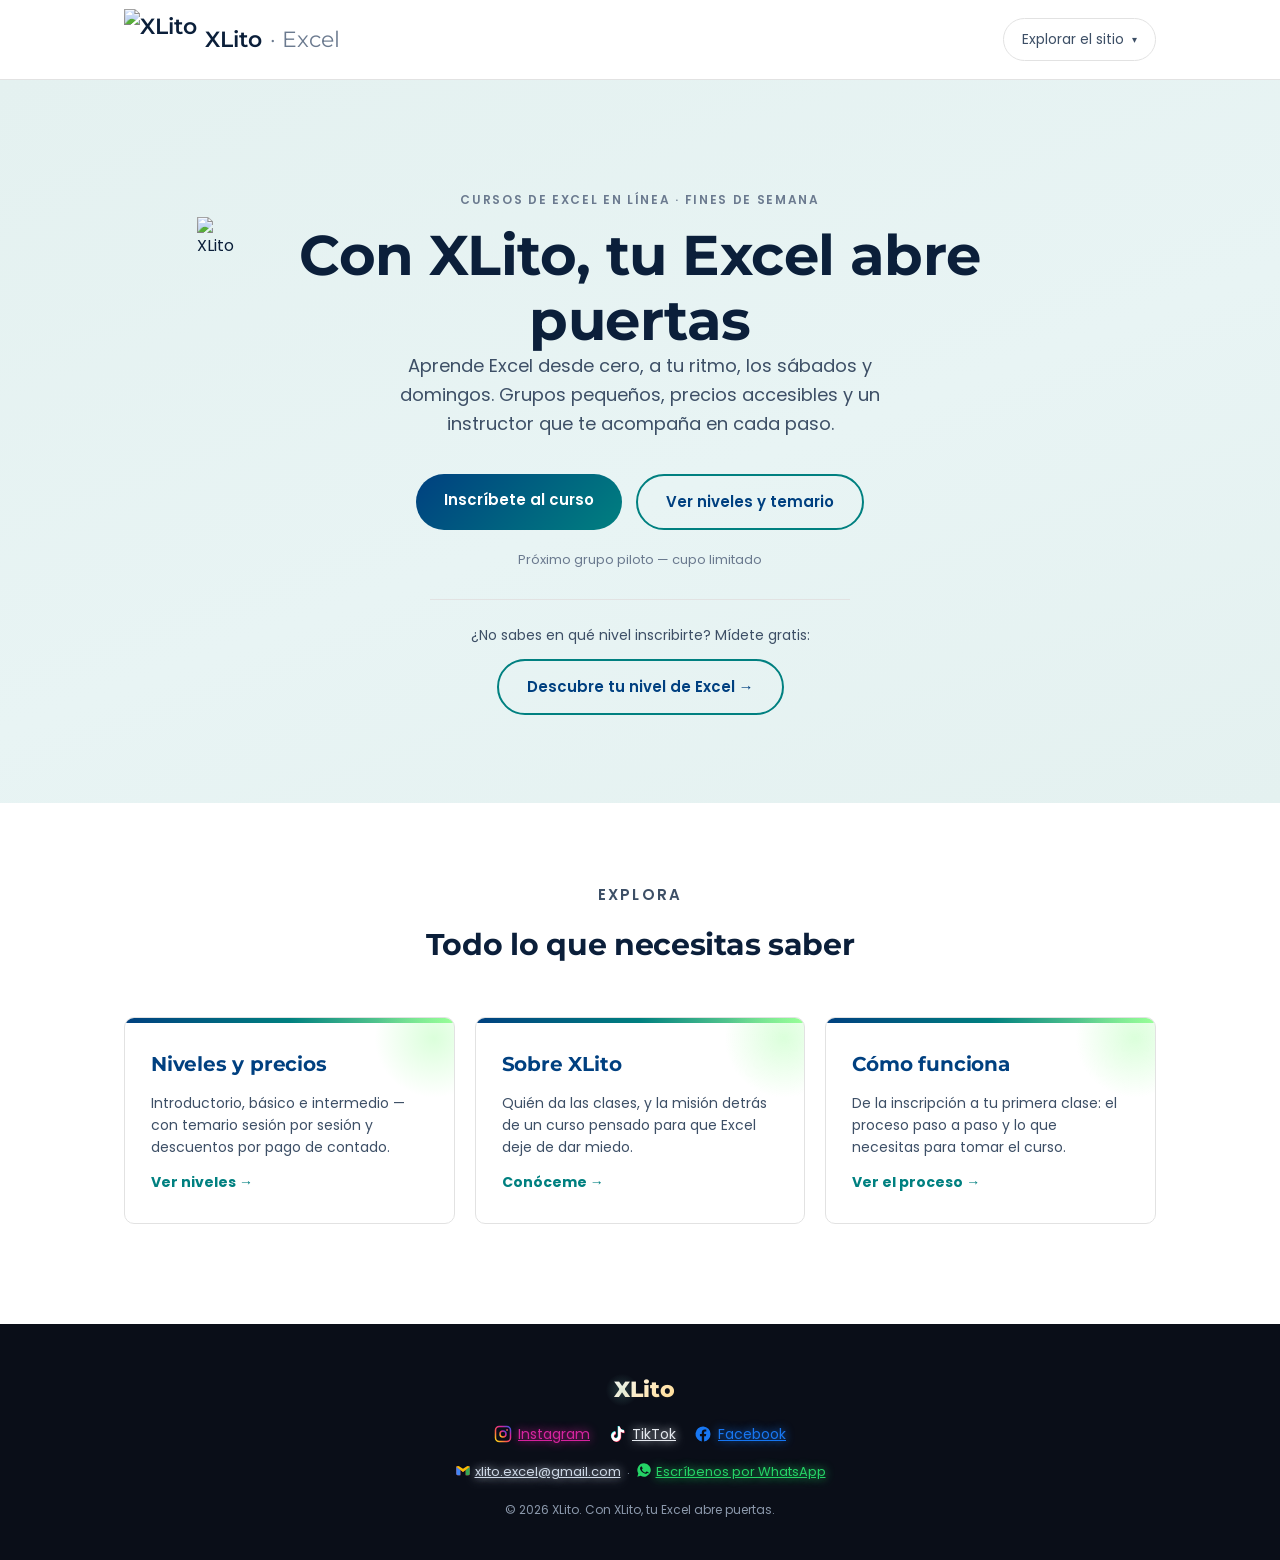
==== index.html @ 6005a9fe "Add files via upload" ====
<!DOCTYPE html>
<html lang="es">
<head>
<meta charset="UTF-8">
<meta name="viewport" content="width=device-width, initial-scale=1.0">
<title>XLito — Con XLito, tu Excel abre puertas</title>
<link rel="stylesheet" href="styles.css">
<link rel="icon" type="image/png" href="assets/favicon.png">
<style>
  .hero{padding:110px 0 88px; text-align:center; background:linear-gradient(160deg, var(--bg-alt) 0%, #e8f4f4 55%, var(--bg-alt) 100%);}
  .hero h1{font-size:clamp(34px,5vw,56px); max-width:820px; margin:0 auto 22px; line-height:1.15;}
  .hero p.lead{font-size:18px; color:var(--ink-soft); max-width:560px; margin:0 auto 36px;}
  .hero .cta-row{display:flex; gap:14px; justify-content:center; flex-wrap:wrap;}
  .hero .fine{margin-top:20px; font-size:13px; color:var(--muted);}

  .teaser-grid{display:grid; grid-template-columns:1fr; gap:20px;}
  @media(min-width:760px){.teaser-grid{grid-template-columns:repeat(3,1fr);}}
  .teaser{
    border:1px solid var(--line); border-radius:var(--radius); padding:30px 26px;
    display:flex; flex-direction:column; gap:12px; position:relative; overflow:hidden;
    background:var(--bg);
  }
  .teaser::before{
    content:""; position:absolute; top:0; left:0; right:0; height:5px;
    background:linear-gradient(90deg, var(--accent), var(--accent-2), var(--accent-mint));
  }
  .teaser::after{
    content:""; position:absolute; top:-40px; right:-40px; width:120px; height:120px;
    background:radial-gradient(circle, var(--accent-mint) 0%, transparent 70%);
    opacity:.35; border-radius:50%; pointer-events:none;
  }
  .teaser h3{ font-size:20px; color:var(--accent); }
  .teaser p{ font-size:14px; color:var(--ink-soft); flex-grow:1; position:relative; }
  .teaser a{ font-size:14px; font-weight:700; text-decoration:none; color:var(--accent-2); position:relative; }
  .teaser a:hover{ text-decoration:underline; }
  .teaser:hover{
    transform:translateY(-4px) scale(1.035);
    box-shadow:0 16px 32px rgba(0,64,128,.14);
    border-color:var(--accent-2);
    z-index:2;
  }
</style>
</head>
<body>

<nav>
  <div class="wrap">
    <a href="index.html" class="logo-mark" style="display:flex; align-items:center; gap:8px;"><img src="assets/logo-icon.png" alt="XLito" style="height:62px; width:auto; margin:-10px 0;">XLito <span>· Excel</span></a>
    <div class="nav-menu">
      <button class="nav-menu-btn" id="nav-menu-btn" aria-expanded="false" aria-controls="nav-panel">Explorar el sitio <span class="chev">▾</span></button>
      <div class="nav-panel" id="nav-panel">
        <div><p class="nav-group-title">El curso</p>
          <a href="niveles.html">Niveles, temarios y precios</a>
          <a href="como-funciona.html">Cómo funciona</a>
        </div>
        <div><p class="nav-group-title">Conócenos</p>
          <a href="nosotros.html">Sobre XLito</a>
          <a href="testimonios.html">Testimonios</a>
          <a href="faq.html">Preguntas frecuentes</a>
        </div>
        <div><p class="nav-group-title">Empieza</p>
          <a href="recursos.html">Recursos gratis</a>
          <a href="quiz.html">¿Qué nivel soy?</a>
          <a href="juego-cohete.html">Juega: Cohete XLito</a>
          <a href="inscripcion.html">Inscripción</a>
        </div>
      </div>
    </div>
    <a href="inscripcion.html" class="btn" style="display:none;" id="nav-cta">Inscríbete</a>
  </div>
</nav>

<header class="hero">
  <div class="wrap">
    <p class="eyebrow">Cursos de Excel en línea · Fines de semana</p>
    <div id="hero-logo-title" style="position:relative; display:inline-block;">
      <img src="assets/logo-icon.png" alt="XLito" style="position:absolute; right:100%; top:-6px; height:118px; width:auto; margin-right:-4px;">
      <h1 style="margin:0; text-align:center;">Con XLito, tu Excel abre puertas</h1>
    </div>
    <p class="lead">Aprende Excel desde cero, a tu ritmo, los sábados y domingos. Grupos pequeños, precios accesibles y un instructor que te acompaña en cada paso.</p>
    <div class="cta-row">
      <a href="inscripcion.html" class="btn">Inscríbete al curso</a>
      <a href="niveles.html" class="btn btn-outline">Ver niveles y temario</a>
    </div>
    <p class="fine">Próximo grupo piloto — cupo limitado</p>
    <div style="margin-top:28px; padding-top:24px; border-top:1px solid var(--line); max-width:420px; margin-left:auto; margin-right:auto;">
      <p style="font-size:14px; color:var(--ink-soft); margin-bottom:12px;">¿No sabes en qué nivel inscribirte? Mídete gratis:</p>
      <a href="quiz.html" class="btn btn-outline">Descubre tu nivel de Excel →</a>
    </div>
  </div>
</header>

<section>
  <div class="wrap">
    <div class="section-head">
      <p class="eyebrow">Explora</p>
      <h2>Todo lo que necesitas saber</h2>
    </div>
    <div class="teaser-grid">
      <div class="teaser">
        <h3>Niveles y precios</h3>
        <p>Introductorio, básico e intermedio — con temario sesión por sesión y descuentos por pago de contado.</p>
        <a href="niveles.html">Ver niveles →</a>
      </div>
      <div class="teaser">
        <h3>Sobre XLito</h3>
        <p>Quién da las clases, y la misión detrás de un curso pensado para que Excel deje de dar miedo.</p>
        <a href="nosotros.html">Conóceme →</a>
      </div>
      <div class="teaser">
        <h3>Cómo funciona</h3>
        <p>De la inscripción a tu primera clase: el proceso paso a paso y lo que necesitas para tomar el curso.</p>
        <a href="como-funciona.html">Ver el proceso →</a>
      </div>
    </div>
  </div>
</section>

<footer>
  <div class="wrap">
    <div class="footer-logo" id="footer-logo" style="display:flex; align-items:center; justify-content:center; gap:8px;">
      <img src="assets/logo-icon.png" alt="" style="height:32px; width:auto;">
      <span style="font-family:var(--serif); font-weight:800; font-size:22px; background:linear-gradient(135deg, #ffffff, #ffd88a); -webkit-background-clip:text; background-clip:text; color:transparent;">XLito</span>
    </div>
    <div class="socials">
      <a href="https://www.instagram.com/xlito_excel" target="_blank" rel="noopener" class="social-link" style="display:inline-flex; align-items:center; gap:6px; color:#D6249F;"><svg width="18" height="18" viewBox="0 0 24 24"><defs><linearGradient id="igGrad" x1="0%" y1="100%" x2="100%" y2="0%"><stop offset="0%" stop-color="#FEE411"/><stop offset="35%" stop-color="#FD5949"/><stop offset="70%" stop-color="#D6249F"/><stop offset="100%" stop-color="#285AEB"/></linearGradient></defs><rect x="2" y="2" width="20" height="20" rx="5" fill="none" stroke="url(#igGrad)" stroke-width="2"/><circle cx="12" cy="12" r="4" fill="none" stroke="url(#igGrad)" stroke-width="2"/><circle cx="17.5" cy="6.5" r="1.2" fill="url(#igGrad)"/></svg> Instagram</a><a href="https://www.tiktok.com/@xlito_excel" target="_blank" rel="noopener" class="social-link" style="display:inline-flex; align-items:center; gap:6px; color:#e5e9ef;"><svg width="18" height="18" viewBox="0 0 24 24" fill="#000"><path d="M12.5 2h3.2c.2 1.6 1.1 3 2.4 3.9 1 .7 2.2 1.1 3.4 1.1v3.3c-1.6 0-3.1-.4-4.5-1.2v6.6c0 3.4-2.8 6.3-6.3 6.3S4.4 18.1 4.4 14.7c0-3.2 2.5-5.9 5.6-6.2v3.4c-1.3.3-2.3 1.5-2.3 2.9 0 1.6 1.3 2.9 2.9 2.9s2.9-1.3 2.9-2.9V2z" fill="#25F4EE" transform="translate(-0.6,-0.6)"/><path d="M12.5 2h3.2c.2 1.6 1.1 3 2.4 3.9 1 .7 2.2 1.1 3.4 1.1v3.3c-1.6 0-3.1-.4-4.5-1.2v6.6c0 3.4-2.8 6.3-6.3 6.3S4.4 18.1 4.4 14.7c0-3.2 2.5-5.9 5.6-6.2v3.4c-1.3.3-2.3 1.5-2.3 2.9 0 1.6 1.3 2.9 2.9 2.9s2.9-1.3 2.9-2.9V2z" fill="#FE2C55" transform="translate(0.6,0.6)"/><path d="M12.5 2h3.2c.2 1.6 1.1 3 2.4 3.9 1 .7 2.2 1.1 3.4 1.1v3.3c-1.6 0-3.1-.4-4.5-1.2v6.6c0 3.4-2.8 6.3-6.3 6.3S4.4 18.1 4.4 14.7c0-3.2 2.5-5.9 5.6-6.2v3.4c-1.3.3-2.3 1.5-2.3 2.9 0 1.6 1.3 2.9 2.9 2.9s2.9-1.3 2.9-2.9V2z" fill="#fff"/></svg> TikTok</a><a href="https://www.facebook.com/profile.php?id=61592092803394" target="_blank" rel="noopener" class="social-link" style="display:inline-flex; align-items:center; gap:6px; color:#1877F2;"><svg width="18" height="18" viewBox="0 0 24 24" fill="#1877F2"><path d="M22 12a10 10 0 1 0-11.6 9.9v-7H7.9V12h2.5V9.8c0-2.5 1.5-3.9 3.8-3.9 1.1 0 2.2.2 2.2.2v2.5h-1.3c-1.2 0-1.6.8-1.6 1.6V12h2.8l-.4 2.9h-2.4v7A10 10 0 0 0 22 12z"/></svg> Facebook</a>
    </div>
    <p style="font-size:13px; color:var(--ink-soft);"><a href="mailto:xlito.excel@gmail.com" class="social-link" style="color:#cdd8e6;"><svg width="16" height="16" viewBox="0 0 24 24" style="vertical-align:-3px; margin-right:4px;"><path d="M2 6.5v11A2.5 2.5 0 0 0 4.5 20H8V11.8L12 15l4-3.2V20h3.5a2.5 2.5 0 0 0 2.5-2.5v-11L12 13.5z" fill="#EA4335"/><path d="M8 20v-8.2L2 7.3V17.5A2.5 2.5 0 0 0 4.5 20H8z" fill="#4285F4"/><path d="M16 20v-8.2l6-4.5V17.5A2.5 2.5 0 0 1 19.5 20H16z" fill="#34A853"/><path d="M2 7.3l10 7.7 10-7.7-1.2-.9a2.4 2.4 0 0 0-2.9 0L12 10.3 6.1 6.4a2.4 2.4 0 0 0-2.9 0z" fill="#FBBC05"/></svg>xlito.excel@gmail.com</a> &nbsp;·&nbsp; <a href="https://wa.me/525567896394?text=Hola%2C%20me%20interesa%20el%20curso%20de%20Excel%20de%20XLito" target="_blank" rel="noopener" class="social-link" style="color:#25D366;"><svg width="16" height="16" viewBox="0 0 24 24" fill="currentColor" style="vertical-align:-3px; margin-right:4px;"><path d="M12 2a10 10 0 0 0-8.5 15.2L2 22l4.9-1.5A10 10 0 1 0 12 2zm5.6 14.3c-.2.6-1.4 1.2-2 1.3-.5.1-1.1.1-1.8-.1-.4-.1-1-.3-1.6-.6-2.9-1.2-4.7-4.1-4.9-4.3-.1-.2-1.2-1.6-1.2-3 0-1.4.7-2.1 1-2.4.3-.3.6-.3.8-.3h.6c.2 0 .4 0 .6.5.2.5.7 1.8.8 1.9.1.2.1.4 0 .6-.1.2-.2.3-.4.5-.2.2-.4.4-.5.6-.2.2-.4.4-.2.7.2.3.9 1.5 2 2.4 1.3 1.2 2.4 1.6 2.8 1.7.3.1.5.1.7-.1.2-.2.8-.9 1-1.2.2-.3.5-.2.8-.1.3.1 1.9.9 2.2 1.1.3.1.5.2.6.3.1.2.1.9-.1 1.5z"/></svg>Escríbenos por WhatsApp</a></p>
    <p class="fine">© 2026 XLito. Con XLito, tu Excel abre puertas.</p>
  </div>
</footer>

<script src="nav.js"></script>
<script src="effects.js"></script>
</body>
</html>
---- styles.css ----
/* ============================================
   PALETA TEMPORAL — reemplazar cuando llegue el
   logo/identidad final. Todo el color vive en
   estas variables: el cambio es rápido.
============================================ */
@import url('https://fonts.googleapis.com/css2?family=Montserrat:wght@600;700;800&family=Poppins:wght@400;500;600&display=swap');

:root{
  --ink:#0B1F3A;
  --ink-soft:#3d4f66;
  --muted:#6b7a8f;
  --line:#e2e2e2;
  --bg:#ffffff;
  --bg-alt:#e4f1f0;
  --accent:#004080;
  --accent-2:#008080;
  --accent-mint:#98FF98;
  --radius:10px;
  --serif: 'Montserrat', -apple-system, sans-serif;
  --sans: 'Poppins', -apple-system, BlinkMacSystemFont, 'Segoe UI', Arial, sans-serif;
}
*{box-sizing:border-box; margin:0; padding:0;}
body{font-family:var(--sans); color:var(--ink); background:var(--bg); line-height:1.6; -webkit-font-smoothing:antialiased;}
img{max-width:100%; display:block;}
a{color:inherit;}
.wrap{max-width:1080px; margin:0 auto; padding:0 24px;}
section{padding:80px 0;}
h1,h2,h3{font-family:var(--serif); font-weight:700; letter-spacing:-0.01em;}
.eyebrow{font-size:12px; letter-spacing:.14em; text-transform:uppercase; color:var(--muted); font-weight:600; margin-bottom:14px;}
.btn{display:inline-block; padding:14px 28px; border-radius:999px; background:linear-gradient(135deg, var(--accent), var(--accent-2)); color:#fff; text-decoration:none; font-size:15px; font-weight:600; border:none; cursor:pointer; transition:opacity .15s ease;}
.btn:hover{opacity:.85;}
.btn-outline{background:transparent; color:var(--accent); border:2px solid var(--accent-2);}
.btn-outline:hover{background:var(--accent-2); color:#fff; opacity:1;}

nav{position:sticky; top:0; z-index:50; background:rgba(255,255,255,.92); backdrop-filter:blur(8px); border-bottom:1px solid var(--line);}
nav .wrap{display:flex; align-items:center; justify-content:space-between; padding:18px 24px;}
.logo-mark{font-family:var(--serif); font-size:22px; font-weight:600; text-decoration:none;}
.logo-mark span{color:var(--muted); font-weight:400;}

.nav-menu{position:relative;}
.nav-menu-btn{display:flex; align-items:center; gap:8px; background:none; border:1px solid var(--line); border-radius:999px; padding:10px 18px; font-size:14px; color:var(--ink-soft); font-family:var(--sans); cursor:pointer;}
.nav-menu-btn:hover{background:var(--bg-alt);}
.nav-menu-btn .chev{font-size:10px; transition:transform .2s ease;}
.nav-menu-btn[aria-expanded="true"] .chev{transform:rotate(180deg);}
.nav-panel{position:absolute; top:calc(100% + 10px); left:50%; transform:translateX(-50%); width:min(560px,90vw); background:#fff; border:1px solid var(--line); border-radius:14px; padding:20px; box-shadow:0 12px 32px rgba(0,0,0,.08); display:none; grid-template-columns:1fr 1fr; gap:6px 24px;}
.nav-panel.open{display:grid;}
.nav-group-title{font-size:11px; text-transform:uppercase; letter-spacing:.08em; color:var(--muted); font-weight:600; margin:10px 0 6px;}
.nav-panel a{display:block; padding:8px 10px; border-radius:8px; font-size:14px; color:var(--ink-soft); text-decoration:none;}
.nav-panel a:hover{background:var(--bg-alt); color:var(--ink);}
.nav-panel a.current{color:var(--ink); font-weight:600;}

.page-hero{padding:64px 0 56px; text-align:center; background:linear-gradient(160deg, var(--bg-alt) 0%, #e8f4f4 60%, var(--bg-alt) 100%);}
.page-hero h1{font-size:clamp(30px,4.5vw,46px); max-width:760px; margin:0 auto 16px; line-height:1.15;}
.page-hero p{font-size:16px; color:var(--ink-soft); max-width:560px; margin:0 auto;}

.section-head{max-width:640px; margin:0 auto 48px; text-align:center;}
.section-head h2{font-size:30px; margin-bottom:12px;}
.section-head p{color:var(--ink-soft); font-size:15px;}

footer{background:#0a0e18; padding:48px 0 40px; margin-top:20px; position:relative; overflow:hidden;}
footer .logo-mark{color:#fff;}
footer p, footer .fine{color:#8b98ab !important;}
footer a{text-shadow:0 0 10px currentColor;}
footer a:hover{opacity:.85;}
footer .wrap{display:flex; flex-direction:column; gap:16px; align-items:center; text-align:center;}
footer .socials{display:flex; gap:18px; font-size:14px; color:var(--ink-soft);}
footer .fine{font-size:12px; color:var(--muted);}

.card, .level-card, .faq-item, .req-item, .step, .promo-box, .lead-box{
  position:relative; overflow:hidden;
}
.card::before, .level-card::before, .faq-item::before, .req-item::before, .step::before, .promo-box::before{
  content:""; position:absolute; top:0; left:0; right:0; height:5px;
  background:linear-gradient(90deg, var(--accent), var(--accent-2), var(--accent-mint));
  z-index:1;
}
.card::after, .level-card::after, .step::after{
  content:""; position:absolute; top:-40px; right:-40px; width:110px; height:110px;
  background:radial-gradient(circle, var(--accent-mint) 0%, transparent 70%);
  opacity:.3; border-radius:50%; pointer-events:none;
}
.card{border:1px solid var(--line); border-radius:var(--radius); padding:28px 26px; background:linear-gradient(160deg, #fff, var(--bg-alt) 140%); transition:transform .25s ease, box-shadow .25s ease, border-color .25s ease;}

@media (prefers-reduced-motion: no-preference){
  .card:hover, .level-card:hover, .teaser:hover, .step:hover, .value-chip:hover, .req-item:hover{
    transform:translateY(-4px) scale(1.035);
    box-shadow:0 16px 32px rgba(0,64,128,.16);
    border-color:var(--accent-2);
    z-index:2;
  }
  .btn{ transition:opacity .15s ease, transform .15s ease; }
  .btn:active{ transform:scale(.97); }
  .nav-menu-btn, .toggle-syllabus, .dl-link{ transition:background .2s ease, transform .15s ease; }

  .reveal-init{ opacity:0; transform:translateY(24px); transition:opacity 1.1s ease, transform 1.1s ease; }
  .reveal-in{ opacity:1; transform:translateY(0); }
  .reveal-out{ opacity:0; transform:translateY(24px); }

  .social-link.reveal-init{ transition-duration:1.3s; }

  @keyframes idle-wiggle{
    0%, 100%{ transform:rotate(0deg); }
    20%{ transform:rotate(-9deg); }
    40%{ transform:rotate(8deg); }
    60%{ transform:rotate(-5deg); }
    80%{ transform:rotate(4deg); }
  }
  @keyframes idle-jump{
    0%, 100%{ transform:translateY(0); }
    30%{ transform:translateY(-7px); }
    50%{ transform:translateY(0); }
    65%{ transform:translateY(-3px); }
    80%{ transform:translateY(0); }
  }
  .social-link{ display:inline-flex; }
  .social-link.idle-wiggle{ animation:idle-wiggle .6s ease; }
  .social-link.idle-jump{ animation:idle-jump .6s ease; }

  .heading-anim-h1{ opacity:0; }
  .heading-anim-h1.heading-in{
    animation:h1-bounce 1.6s cubic-bezier(.22,.9,.32,1.35) forwards, heading-pulse 3.2s ease-in-out 1.7s infinite;
  }
  @keyframes h1-bounce{
    0%{ opacity:0; transform:translateY(-70px); }
    45%{ opacity:1; transform:translateY(14px); }
    65%{ transform:translateY(-8px); }
    82%{ transform:translateY(3px); }
    100%{ opacity:1; transform:translateY(0); }
  }

  .heading-anim-h2{ opacity:0; }
  .heading-anim-h2.heading-in{
    animation:h2-bounce 1.3s cubic-bezier(.22,.9,.32,1.35) forwards, heading-pulse 3.2s ease-in-out 1.4s infinite;
  }
  @keyframes h2-bounce{
    0%{ opacity:0; transform:translateX(90px); }
    45%{ opacity:1; transform:translateX(-16px); }
    65%{ transform:translateX(8px); }
    82%{ transform:translateX(-3px); }
    100%{ opacity:1; transform:translateX(0); }
  }

  @keyframes heading-pulse{
    0%, 100%{ text-shadow:0 0 0 rgba(0,128,128,0); transform:scale(1); }
    50%{ text-shadow:0 0 26px rgba(0,128,128,.6), 0 0 6px rgba(0,64,128,.4); transform:scale(1.035); }
  }

  .hero, .page-hero{ opacity:0; transform:translateY(10px); }
  .hero.hero-in, .page-hero{ animation:hero-rise .6s ease forwards; }
  .page-hero{ animation-delay:.05s; }
  @keyframes hero-rise{ to{ opacity:1; transform:translateY(0); } }

  .footer-logo{ display:inline-block; position:relative; }
  .footer-logo img{
    position:relative; z-index:1;
    filter:drop-shadow(0 0 10px rgba(120,200,190,.35));
  }
  .footer-logo::before{
    content:""; position:absolute; left:0; top:50%; width:32px; height:32px;
    transform:translateY(-50%); border-radius:50%;
    background:radial-gradient(circle, rgba(120,200,190,.22) 0%, transparent 72%);
    z-index:0; pointer-events:none;
  }
  .footer-logo.antics{ animation:footer-logo-antics 4.2s cubic-bezier(.34,1.4,.5,1); }
  @keyframes footer-logo-antics{
    0%{ opacity:0; transform:translate(0,0) scale(0.6) rotate(0deg); }
    8%{ opacity:1; transform:translate(0,-4px) scale(1.1) rotate(-6deg); }
    14%{ transform:translate(0,-26px) scale(1) rotate(0deg); }
    20%{ transform:translate(0,0) scale(0.96) rotate(0deg); }
    26%{ transform:translate(0,-22px) scale(1) rotate(4deg); }
    32%{ transform:translate(0,0) scale(0.97); }
    40%{ transform:translate(-38px,0) rotate(-8deg); }
    48%{ transform:translate(34px,0) rotate(8deg); }
    55%{ transform:translate(-20px,0) rotate(-4deg); }
    62%{ transform:translate(14px,0) rotate(3deg); }
    68%{ transform:translate(0,0) rotate(0deg); }
    76%{ transform:translate(0,4px) scale(0.94) rotate(2deg); }
    84%{ transform:translate(0,6px) scale(0.9) rotate(-2deg); opacity:1; }
    92%{ transform:translate(0,6px) scale(0.88) rotate(0deg); opacity:.4; }
    100%{ transform:translate(0,0) scale(1) rotate(0deg); opacity:1; }
  }

  /* Guiño: rápido "parpadeo" verticalmente comprimido */
  .footer-logo.blink{ animation:footer-logo-blink 0.9s ease-in-out; }
  @keyframes footer-logo-blink{
    0%, 100%{ transform:scaleY(1); }
    20%{ transform:scaleY(1); }
    30%{ transform:scaleY(0.15); }
    40%{ transform:scaleY(1); }
    60%{ transform:scaleY(1); }
    70%{ transform:scaleY(0.15); }
    80%{ transform:scaleY(1); }
  }

  /* Estiramiento tipo goma antes de saltar (anticipación clásica) */
  .footer-logo.stretch-jump{ animation:footer-logo-stretch 1.6s cubic-bezier(.3,1.6,.4,1); }
  @keyframes footer-logo-stretch{
    0%{ transform:scale(1,1) translateY(0); }
    15%{ transform:scale(1.18,0.78) translateY(6px); }
    30%{ transform:scale(0.85,1.25) translateY(-34px); }
    45%{ transform:scale(1.05,0.95) translateY(-38px); }
    60%{ transform:scale(0.95,1.08) translateY(0); }
    75%{ transform:scale(1.12,0.9) translateY(4px); }
    100%{ transform:scale(1,1) translateY(0); }
  }

  /* Vuelta completa: gira 360 y se detiene */
  .footer-logo.flip360{ animation:footer-logo-flip 1s cubic-bezier(.4,.1,.3,1); }
  @keyframes footer-logo-flip{
    0%{ transform:rotate(0deg) scale(1); }
    60%{ transform:rotate(340deg) scale(1.08); }
    100%{ transform:rotate(360deg) scale(1); }
  }

  /* Despertar: tiembla como bostezando y luego hace su animación normal */
  .footer-logo.wake-up{ animation:footer-logo-wake 2.4s ease-in-out; }
  @keyframes footer-logo-wake{
    0%, 55%{ transform:rotate(0deg) scale(1); }
    60%{ transform:rotate(-3deg) scale(0.98); }
    65%{ transform:rotate(3deg) scale(0.98); }
    70%{ transform:rotate(-3deg) scale(0.99); }
    75%{ transform:rotate(2deg) scale(1); }
    80%{ transform:rotate(0deg) scale(1.05); }
    100%{ transform:rotate(0deg) scale(1); }
  }

  /* Estela: al moverse de lado a lado deja copias fantasma semitransparentes */
  .footer-logo.trail-move{ animation:footer-logo-trail 2s ease-in-out; position:relative; }
  .footer-logo.trail-move::before, .footer-logo.trail-move::after{
    content:""; position:absolute; inset:0; background:inherit;
  }
  @keyframes footer-logo-trail{
    0%{ transform:translateX(0); filter:none; }
    25%{ transform:translateX(-46px); filter:drop-shadow(14px 0 0 rgba(255,255,255,.28)) drop-shadow(28px 0 0 rgba(152,255,152,.14)); }
    50%{ transform:translateX(0); filter:none; }
    75%{ transform:translateX(46px); filter:drop-shadow(-14px 0 0 rgba(255,255,255,.28)) drop-shadow(-28px 0 0 rgba(152,255,152,.14)); }
    100%{ transform:translateX(0); filter:none; }
  }

  /* Aterrizaje con balanceo: cae de arriba, se ladea izq-der, brinca y pulsa al asentar */
  .footer-logo.tilt-land{ animation:footer-logo-tiltland 2.6s cubic-bezier(.25,.6,.3,1); }
  @keyframes footer-logo-tiltland{
    0%{ opacity:0; transform:translateY(-90px) rotate(0deg); }
    35%{ opacity:1; transform:translateY(0) rotate(-14deg); }
    50%{ transform:translateY(0) rotate(12deg); }
    64%{ transform:translateY(0) rotate(-7deg); }
    76%{ transform:translateY(0) rotate(4deg); }
    86%{ transform:translateY(-14px) rotate(0deg) scale(1.1); }
    93%{ transform:translateY(0) rotate(0deg) scale(0.97); }
    100%{ transform:translateY(0) rotate(0deg) scale(1); }
  }

  /* FASE 2 */

  /* Congelarse (elaborado): nevada, ventisca que congela, cafecito que descongela */
  .footer-logo.freeze{ animation:footer-logo-freeze-body 7.5s ease-in-out; position:relative; }
  @keyframes footer-logo-freeze-body{
    0%, 18%{ filter:none; transform:scale(1); }
    30%{ filter:brightness(1.15) saturate(0.75) hue-rotate(60deg); }
    45%{ filter:brightness(1.35) saturate(0.35) hue-rotate(150deg) drop-shadow(0 0 6px rgba(180,220,255,.7)); transform:scale(1.015); }
    46%{ transform:translateX(-2px) scale(1.015); }
    50%{ transform:translateX(2px) scale(1.015); }
    54%{ transform:translateX(-1px) scale(1.015); }
    58%{ transform:translateX(0) scale(1.015); }
    62%{ filter:brightness(1.4) saturate(0.3) hue-rotate(155deg) drop-shadow(0 0 8px rgba(180,220,255,.8)); }
    78%{ filter:brightness(1.15) saturate(0.6) hue-rotate(70deg); }
    92%{ filter:brightness(1.02) saturate(0.92) hue-rotate(10deg); }
    100%{ filter:none; transform:scale(1); }
  }
  .frost-fx{ position:absolute; inset:0; pointer-events:none; overflow:visible; z-index:5; }
  .snowflake{
    position:absolute; top:-10px; width:4px; height:4px; border-radius:50%;
    background:#eaf6ff; opacity:0; animation:snowfall linear forwards;
    box-shadow:0 0 3px rgba(255,255,255,.9);
  }
  @keyframes snowfall{
    0%{ opacity:0; transform:translateY(0) translateX(0); }
    8%{ opacity:.95; }
    90%{ opacity:.8; }
    100%{ opacity:0; transform:translateY(46px) translateX(var(--drift,6px)); }
  }
  .gust-sweep{
    position:absolute; top:0; bottom:0; width:60px;
    background:linear-gradient(90deg, transparent, rgba(210,235,255,.55), transparent);
    animation:gust-move 1.4s ease-in-out;
    opacity:0;
  }
  @keyframes gust-move{
    0%{ left:-70px; opacity:0; }
    15%{ opacity:1; }
    85%{ opacity:1; }
    100%{ left:110%; opacity:0; }
  }
  .coffee-cup{
    position:absolute; font-size:15px; opacity:0; top:2px; right:-20px;
    animation:coffee-appear 3.5s ease-in-out;
  }
  @keyframes coffee-appear{
    0%, 20%{ opacity:0; transform:translateY(6px) scale(.7); }
    32%{ opacity:1; transform:translateY(0) scale(1); }
    80%{ opacity:1; transform:translateY(0) scale(1); }
    100%{ opacity:0; transform:translateY(-4px) scale(.85); }
  }
  .steam-wisp{
    position:absolute; font-size:10px; opacity:0; top:-10px; right:-16px; color:#cfe8f5;
    animation:steam-rise 3.5s ease-in-out;
  }
  @keyframes steam-rise{
    0%, 25%{ opacity:0; transform:translateY(4px) scale(.8); }
    40%{ opacity:.85; transform:translateY(-2px) scale(1); }
    70%{ opacity:.6; transform:translateY(-10px) scale(1.1); }
    100%{ opacity:0; transform:translateY(-18px) scale(1.2); }
  }

  /* Hundirse (elaborado, literal): el piso se vuelve arena movediza y se traga al logo */
  .footer-logo.sink .sink-clip{
    display:inline-block; overflow:hidden; position:relative;
    animation:sink-clip-grow 6.5s cubic-bezier(.5,0,.5,1);
  }
  .footer-logo.sink .sink-inner{
    display:flex; align-items:center; gap:8px;
    animation:footer-logo-sink-body 6.5s cubic-bezier(.5,0,.5,1);
  }
  @keyframes sink-clip-grow{
    0%, 12%{ clip-path:inset(0 0 0 0); }
    45%{ clip-path:inset(0 0 30% 0); }
    62%{ clip-path:inset(0 0 68% 0); }
    64%{ clip-path:inset(0 0 0 0); }
    100%{ clip-path:inset(0 0 0 0); }
  }
  @keyframes footer-logo-sink-body{
    0%, 12%{ transform:translateY(0); }
    45%{ transform:translateY(9px); }
    62%{ transform:translateY(17px); }
    64%{ transform:translateY(-9px); }
    74%{ transform:translateY(4px); }
    84%{ transform:translateY(-3px); }
    92%{ transform:translateY(1px); }
    100%{ transform:translateY(0); }
  }
  .quicksand-ground{
    position:absolute; left:50%; bottom:-4px; width:130%; height:12px;
    transform:translateX(-50%); border-radius:50%;
    background:radial-gradient(ellipse at center, rgba(160,120,70,.7) 0%, rgba(160,120,70,.35) 55%, transparent 80%);
    opacity:0; z-index:8;
    animation:ground-appear 6.5s ease-in-out;
  }
  @keyframes ground-appear{
    0%, 10%{ opacity:0; transform:translateX(-50%) scaleX(.7); }
    30%{ opacity:1; transform:translateX(-50%) scaleX(1); }
    75%{ opacity:1; transform:translateX(-50%) scaleX(1.05); }
    95%{ opacity:.3; }
    100%{ opacity:0; transform:translateX(-50%) scaleX(.8); }
  }
  .sand-grain{
    position:absolute; bottom:0; width:3px; height:3px; border-radius:50%;
    background:#a9825a; opacity:0; z-index:9;
    animation:sand-kick .7s ease-out forwards;
  }
  @keyframes sand-kick{
    0%{ opacity:0; transform:translate(0,0); }
    15%{ opacity:.9; }
    100%{ opacity:0; transform:translate(var(--kx,10px), var(--ky,-24px)); }
  }

  /* Choque desde los lados con desarme/rearme (elaborado) */
  .footer-logo.collide{ position:relative; }
  .footer-logo.collide img{ animation:collide-icon-enter 5.5s cubic-bezier(.3,.7,.3,1); }
  .footer-logo.collide span{ animation:collide-text-enter 5.5s cubic-bezier(.3,.7,.3,1); }
  @keyframes collide-icon-enter{
    0%{ opacity:0; transform:translateX(var(--edge-x, -220px)) rotate(-25deg); }
    36%{ opacity:1; transform:translateX(0) rotate(0deg); }
    40%{ opacity:0; }
    68%{ opacity:0; }
    72%{ opacity:1; transform:translateX(0) rotate(0deg) scale(1.12); }
    80%{ transform:translateX(0) rotate(0deg) scale(0.92); }
    88%{ transform:scale(1.04); }
    100%{ opacity:1; transform:translateX(0) rotate(0deg) scale(1); }
  }
  @keyframes collide-text-enter{
    0%{ opacity:0; transform:translateX(var(--edge-x, 220px)) rotate(25deg); }
    36%{ opacity:1; transform:translateX(0) rotate(0deg); }
    40%{ opacity:0; }
    68%{ opacity:0; }
    72%{ opacity:1; transform:translateX(0) rotate(0deg) scale(1.12); }
    80%{ transform:translateX(0) rotate(0deg) scale(0.92); }
    88%{ transform:scale(1.04); }
    100%{ opacity:1; transform:translateX(0) rotate(0deg) scale(1); }
  }
  .impact-flash{
    position:absolute; inset:-20px; border-radius:50%;
    background:radial-gradient(circle, rgba(255,255,255,.9) 0%, rgba(190,225,255,.5) 40%, transparent 70%);
    opacity:0; animation:impact-flash-anim 5.5s ease-out; pointer-events:none; z-index:6;
  }
  @keyframes impact-flash-anim{
    0%, 37%{ opacity:0; transform:scale(.4); }
    40%{ opacity:1; transform:scale(1.3); }
    46%{ opacity:0; transform:scale(1.6); }
    100%{ opacity:0; }
  }
  .shard{
    position:absolute; width:14px; height:14px; background-size:cover;
    margin:-7px 0 0 -7px; opacity:0; animation:shard-fly 1.1s ease-out forwards;
  }

  /* FASE 3: invasión de errores */
  .footer-logo.invasion{ animation:invasion-guard 17s ease-in-out; }
  @keyframes invasion-guard{
    0%, 22%{ transform:scale(1); filter:none; }
    26%{ transform:scale(1.06); filter:drop-shadow(0 0 8px rgba(120,200,190,.7)); }
    30%{ transform:scale(1); filter:drop-shadow(0 0 4px rgba(120,200,190,.5)); }
    88%{ transform:scale(1); filter:drop-shadow(0 0 4px rgba(120,200,190,.5)); }
    92%{ transform:scale(1.22); filter:drop-shadow(0 0 16px rgba(255,216,138,.9)); }
    97%{ transform:scale(0.96); }
    100%{ transform:scale(1); filter:none; }
  }
  .error-badge{
    position:absolute; font-size:11px; font-weight:700; color:#ff5d5d;
    text-shadow:0 0 6px rgba(255,60,60,.7); opacity:0; white-space:nowrap;
    animation:error-appear 1.4s ease-out forwards;
  }
  @keyframes error-appear{
    0%{ opacity:0; transform:translate(0,-12px) scale(.4) rotate(0deg); }
    12%{ opacity:1; transform:translate(0,0) scale(1.1) rotate(-4deg); }
    20%{ transform:scale(1) rotate(3deg); }
    28%, 32%{ transform:scale(1) rotate(-3deg); }
    36%, 40%{ transform:scale(1) rotate(3deg); }
    100%{ opacity:1; transform:scale(1) rotate(0deg); }
  }
  .error-badge.zapped{
    animation:error-zapped .4s ease-in forwards !important;
  }
  @keyframes error-zapped{
    0%{ opacity:1; transform:scale(1); filter:none; }
    30%{ opacity:1; transform:scale(1.4); filter:brightness(2); }
    100%{ opacity:0; transform:scale(0); filter:brightness(3); }
  }
  .zap-beam{
    position:absolute; height:2px; background:linear-gradient(90deg, rgba(255,216,138,.9), rgba(255,216,138,0));
    transform-origin:left center; opacity:0; animation:zap-fire .35s ease-out forwards;
    z-index:7;
  }
  @keyframes zap-fire{
    0%{ opacity:0; }
    15%{ opacity:1; }
    70%{ opacity:.9; }
    100%{ opacity:0; }
  }
  .spark{
    position:absolute; width:4px; height:4px; border-radius:50%; z-index:7;
    background:radial-gradient(circle, #ffe9a8, #ff8a3d 60%, transparent 80%);
    opacity:0; animation:spark-burst .55s ease-out forwards;
  }
  @keyframes spark-burst{
    0%{ opacity:0; transform:translate(0,0) scale(1); }
    12%{ opacity:1; }
    100%{ opacity:0; transform:translate(var(--sx,16px), var(--sy,-16px)) scale(.3); }
  }

  /* FASE 3: abducción alienígena (secuencia completa, 20s) */
  .ufo{
    position:absolute; left:50%; top:-70px; width:64px; height:26px;
    margin-left:-32px; opacity:0; z-index:9; pointer-events:none;
    animation:ufo-sequence 20s ease-in-out forwards, ufo-flyby 20s ease-in-out forwards;
  }
  .ufo-body{
    position:absolute; inset:8px 0 0 0; height:16px; border-radius:50%;
    background:linear-gradient(180deg, #cfe0ea, #8fa5b8);
    box-shadow:0 0 10px rgba(180,210,255,.6);
  }
  .ufo-dome{
    position:absolute; left:50%; top:-8px; width:26px; height:16px; margin-left:-13px;
    border-radius:50% 50% 0 0; background:linear-gradient(180deg, rgba(210,240,255,.9), rgba(140,190,220,.6));
  }
  .ufo-light{
    position:absolute; bottom:2px; width:4px; height:4px; border-radius:50%;
    background:#ffe9a8; box-shadow:0 0 6px #ffe9a8;
    animation:ufo-blink .5s ease-in-out infinite alternate;
  }
  @keyframes ufo-blink{ 0%{ opacity:.3; } 100%{ opacity:1; } }
  .ufo-beam{
    position:absolute; left:50%; top:24px; width:34px; margin-left:-17px;
    background:linear-gradient(180deg, rgba(255,236,160,.55), rgba(255,236,160,0));
    clip-path:polygon(30% 0, 70% 0, 100% 100%, 0% 100%);
    opacity:0;
  }
  @keyframes ufo-sequence{
    0%{ opacity:0; top:-70px; }
    6%{ opacity:1; top:-38px; }
    92%{ opacity:1; top:-38px; }
    100%{ opacity:0; top:-70px; }
  }
  @keyframes ufo-flyby{
    0%, 32%{ transform:translateX(0); }
    44%{ transform:translateX(145vw); }
    45%{ transform:translateX(-145vw); }
    58%{ transform:translateX(0); }
    100%{ transform:translateX(0); }
  }
  .footer-logo.abduct img{ animation:abduct-hero-anim 20s ease-in-out forwards; }
  .footer-logo.abduct span{ animation:abduct-hero-anim 20s ease-in-out forwards; }
  @keyframes abduct-hero-anim{
    0%, 13%{ transform:translateY(0) scale(1) rotate(0deg); opacity:1; filter:none; }
    16%{ transform:translateY(2px) scale(1.03) rotate(-3deg); filter:none; }
    19%{ transform:translateY(2px) scale(1.03) rotate(3deg); filter:brightness(1.3) drop-shadow(0 0 6px rgba(150,255,120,.8)); }
    22%{ transform:translateY(-16px) scale(.85) rotate(-4deg); filter:hue-rotate(60deg) saturate(2.2) brightness(1.6) drop-shadow(0 0 12px rgba(150,255,120,.9)); opacity:.8; }
    26%{ transform:translateY(-56px) scale(.5) rotate(10deg); filter:hue-rotate(60deg) saturate(2.2) brightness(1.8) drop-shadow(0 0 14px rgba(150,255,120,.9)); opacity:0; }
    90%{ transform:translateY(-56px) scale(.5) rotate(-8deg); opacity:0; filter:none; }
    95%{ transform:translateY(8px) scale(1.08) rotate(3deg); opacity:1; }
    98%{ transform:translateY(-2px) scale(0.97) rotate(-1deg); }
    100%{ transform:translateY(0) scale(1) rotate(0deg); opacity:1; }
  }
  .swap-excelicon{
    position:absolute; left:50%; bottom:2px; width:22px; height:22px; margin-left:-11px;
    opacity:0; border-radius:5px; background:#1D6F42;
    box-shadow:0 0 8px rgba(29,111,66,.6);
    animation:excelicon-drop 20s ease-in-out forwards;
  }
  .swap-excelicon::after{
    content:"X"; position:absolute; inset:0; display:flex; align-items:center; justify-content:center;
    color:#fff; font-family:Arial, sans-serif; font-weight:800; font-size:13px;
  }
  @keyframes excelicon-drop{
    0%, 26%{ opacity:0; transform:translateY(-40px) scale(.6) rotate(0deg); }
    32%{ opacity:1; transform:translateY(6px) scale(1.12) rotate(-6deg); }
    36%{ transform:translateY(0) scale(0.95) rotate(4deg); }
    40%{ transform:translateY(2px) scale(1.02) rotate(0deg); }
    /* sits alone while the ship flies off and back */
    56%{ opacity:1; transform:translateY(0) scale(1) rotate(0deg); }
    59%{ transform:translateY(2px) scale(1.05) rotate(-5deg); }
    /* grabbed by the beam on re-entry */
    64%{ transform:translateY(-18px) scale(.8) rotate(6deg); opacity:.8; }
    68%{ opacity:0; transform:translateY(-56px) scale(.5) rotate(-12deg); }
    100%{ opacity:0; transform:translateY(-56px) scale(.5); }
  }
  @keyframes shard-fly{
    0%{ opacity:0; transform:translate(0,0) rotate(0deg) scale(1); }
    10%{ opacity:1; }
    70%{ opacity:.9; }
    100%{ opacity:0; transform:translate(var(--sx,20px), var(--sy,-20px)) rotate(var(--sr,180deg)) scale(.4); }
  }
}
@media (prefers-reduced-motion: reduce){
  .reveal-init{ opacity:1; transform:none; }
  .heading-anim{ opacity:1; }
}

.visually-hidden{position:absolute; width:1px; height:1px; overflow:hidden; clip:rect(0 0 0 0);}
@media (prefers-reduced-motion: reduce){ *{transition:none !important;} }
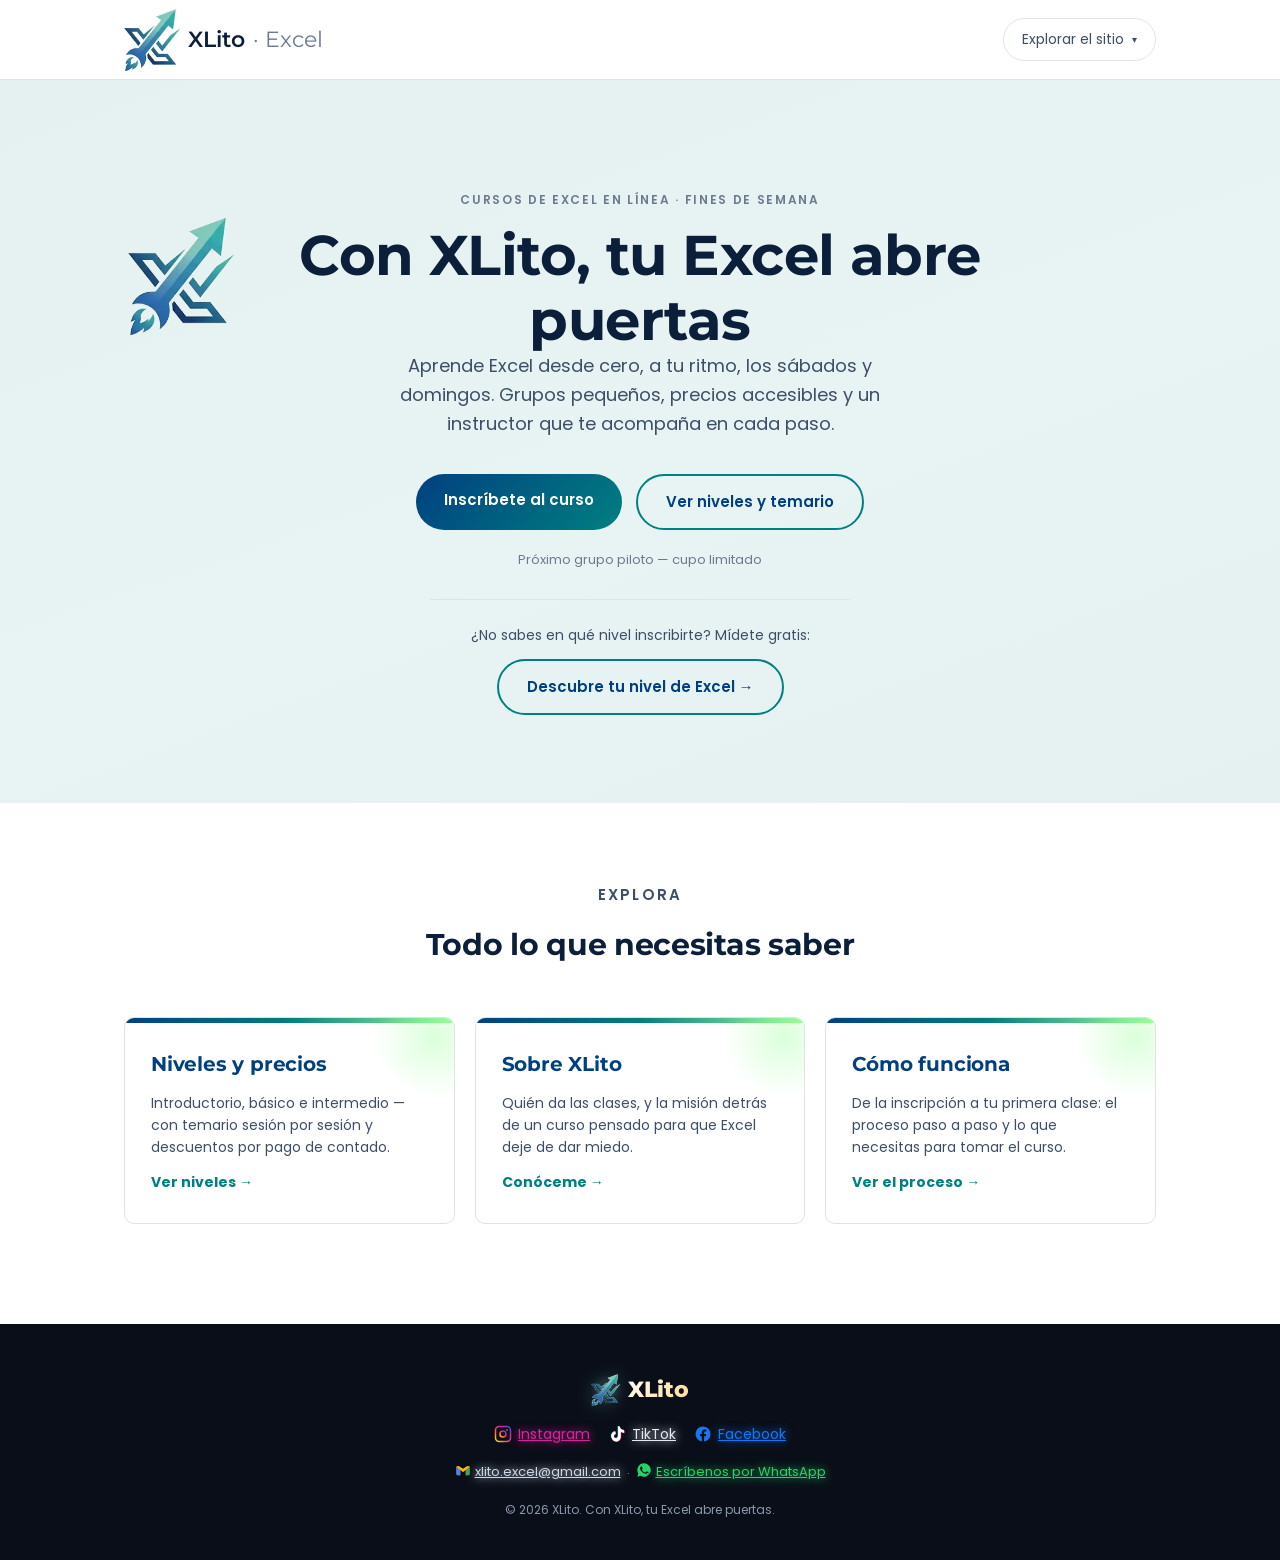
==== commit c7c8bc29: "Add files via upload" ====
--- a/index.html
+++ b/index.html
@@ -62,6 +62,8 @@
           <a href="recursos.html">Recursos gratis</a>
           <a href="quiz.html">¿Qué nivel soy?</a>
           <a href="juego-cohete.html">Juega: Cohete XLito</a>
+          <a href="juego-memorama.html">Juega: Memorama</a>
+          <a href="juego-atajos.html">Juega: Typing de atajos</a>
           <a href="inscripcion.html">Inscripción</a>
         </div>
       </div>
--- a/styles.css
+++ b/styles.css
@@ -547,3 +547,58 @@
 
 .visually-hidden{position:absolute; width:1px; height:1px; overflow:hidden; clip:rect(0 0 0 0);}
 @media (prefers-reduced-motion: reduce){ *{transition:none !important;} }
+
+/* ============================================
+   RESPONSIVO — celular y pantallas angostas
+============================================ */
+@media (max-width: 640px){
+  .wrap{padding:0 16px;}
+  section{padding:48px 0;}
+
+  /* Header / nav */
+  nav .wrap{padding:12px 16px; gap:8px;}
+  nav .logo-mark{font-size:16px !important; gap:6px !important;}
+  nav .logo-mark img{height:34px !important; margin:0 !important;}
+  .logo-mark span{display:none;}
+  .nav-menu-btn{padding:7px 12px; font-size:12px; white-space:nowrap;}
+  .nav-panel{width:92vw; grid-template-columns:1fr; padding:16px;}
+  nav .wrap > a.btn{padding:9px 14px; font-size:12px;}
+
+  /* Hero (index.html) — logo y título apilados, ya no lado a lado */
+  #hero-logo-title{display:flex !important; flex-direction:column; align-items:center; gap:6px;}
+  #hero-logo-title img{
+    position:static !important; height:64px !important; width:auto !important;
+    margin:0 0 4px 0 !important; right:auto !important; top:auto !important;
+  }
+  .hero h1{font-size:clamp(26px,8vw,34px) !important;}
+  .hero .lead, .hero p.lead{font-size:14px;}
+  .hero .cta-row{flex-direction:column; align-items:stretch;}
+  .hero .cta-row .btn{width:100%; text-align:center;}
+
+  .page-hero h1{font-size:clamp(24px,7vw,32px);}
+  .page-hero p{font-size:14px; padding:0 6px;}
+
+  .section-head h2{font-size:24px;}
+
+  /* Tarjetas y grids a una columna */
+  .levels, .teaser-grid, .steps, .req-grid, .mvv-grid, .values-grid, .block-scores{
+    grid-template-columns:1fr !important;
+  }
+  .about-grid{grid-template-columns:1fr !important;}
+
+  /* Footer */
+  .socials{flex-wrap:wrap; justify-content:center; gap:12px !important;}
+  footer .fine, footer p{font-size:12px;}
+
+  /* Tablas: permiten scroll horizontal en vez de romperse */
+  .price-table-wrap, table.price-table{display:block; overflow-x:auto; -webkit-overflow-scrolling:touch;}
+
+  /* Quiz y juego */
+  .quiz-wrap, .game-wrap{padding:0 4px;}
+}
+
+@media (max-width: 400px){
+  nav .logo-mark{font-size:14px !important;}
+  nav .logo-mark img{height:28px !important;}
+  .hero h1{font-size:22px !important;}
+}
